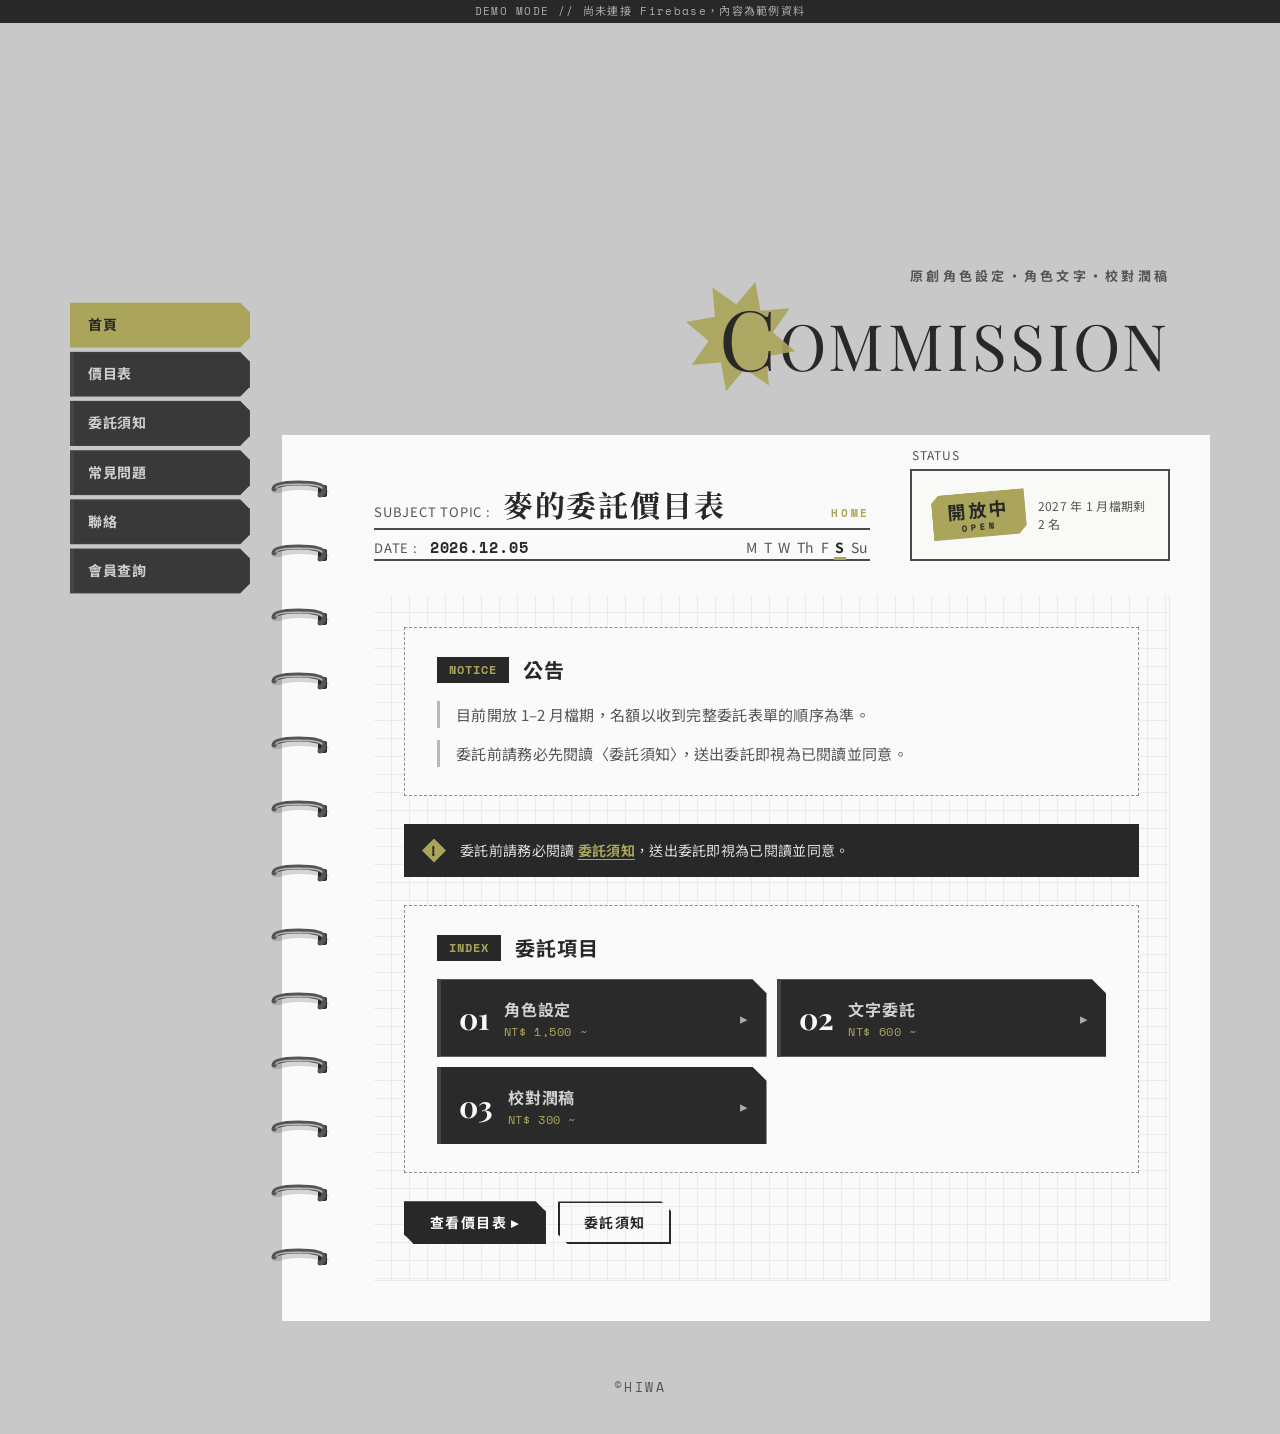
==== index.html @ fa2a22d9 "Add files via upload" ====
<!DOCTYPE html>
<html lang="zh-Hant">
<head>
<meta charset="utf-8">
<meta name="viewport" content="width=device-width, initial-scale=1">
<title>COMMISSION</title>
<link rel="preconnect" href="https://fonts.googleapis.com">
<link rel="preconnect" href="https://fonts.gstatic.com" crossorigin>
<link href="https://fonts.googleapis.com/css2?family=Playfair+Display:wght@400;700&family=Space+Mono:ital,wght@0,400;0,700;1,400&family=Noto+Sans+TC:wght@400;500;700&family=Noto+Serif+TC:wght@700&display=swap" rel="stylesheet">
<link rel="stylesheet" href="css/style.css">
</head>
<body data-page="home">
<header id="site-header"></header>
<div class="layout container">
<nav id="site-nav" class="side"></nav>
<main id="main"></main>
</div>
<footer id="site-footer" class="container"></footer>
<script type="module" src="js/site.js"></script>
</body>
</html>
---- css/style.css ----
/* =========================================================
   TACTICAL × NOTEBOOK — 黑白灰為主，綠色（--accent）為提點色
   ========================================================= */
:root {
  --accent: #AAA55A;
  --bg: #282828;
  --bg-card: #2A2A2A;
  --bg-deep: #282828;
  --line: #444444;
  --checker: #333333;
  --text: #D0D0D0;
  --text-2: #AAAAAA;
  --paper: #FAFAFA;
  --paper-grid: #EBEBE7;
  --paper-card: #FAFAFA;
  --ink: #282828;
  --ink-2: #555552;
  --ink-3: #8A8A86;
  --serif: "Playfair Display", "Noto Serif TC", serif;
  --mono: "Space Mono", "Noto Sans TC", monospace;
  --sans: "Noto Sans TC", "PingFang TC", "Microsoft JhengHei", sans-serif;
  --w: 1220px;
  --cut: 14px;
}
* { box-sizing: border-box; }
html { scroll-behavior: smooth; scroll-padding-top: 24px; }
html, body {
  cursor: url('data:image/svg+xml;utf8,<svg xmlns="http://www.w3.org/2000/svg" width="24" height="24" viewBox="0 0 24 24"><path fill="%23AAA55A" stroke="%23FAFAFA" stroke-width="1.5" d="M12,2L14.5,8.5L21,11L14.5,13.5L12,20L9.5,13.5L3,11L9.5,8.5Z"/></svg>') 12 12, auto;
}
a, button, summary, .card-img {
  cursor: url('data:image/svg+xml;utf8,<svg xmlns="http://www.w3.org/2000/svg" width="24" height="24" viewBox="0 0 24 24"><path fill="%23FAFAFA" stroke="%23AAA55A" stroke-width="1.5" d="M12,2L14.5,8.5L21,11L14.5,13.5L12,20L9.5,13.5L3,11L9.5,8.5Z"/></svg>') 12 12, pointer;
}
body {
  margin: 0; color: var(--text); font: 15px/1.8 var(--sans); letter-spacing: .02em;
  -webkit-font-smoothing: antialiased;
  background: #C8C8C8;
}
a { color: inherit; }
img { max-width: 100%; display: block; }
.mono { font-family: var(--mono); }
.container {
  width: min(var(--w), 100%); margin: 0 auto; padding: 0 40px;
  background: transparent; position: relative;
  box-shadow: none;
}
#main { min-width: 0; opacity: 0; transition: opacity .35s; }
body.ready #main { opacity: 1; }

/* ---------- header ---------- */
.demo-bar { background: #282828; color: var(--text-2); text-align: center; font: 11px/1 var(--mono); padding: 6px; letter-spacing: .12em; }
.marquee {
  background: var(--accent); color: #282828; overflow: hidden; white-space: nowrap;
  font: 700 13px/1 var(--mono); letter-spacing: .12em; text-transform: uppercase;
  padding: 10px 0; position: relative; z-index: 10;
}
.marquee-track { display: inline-block; animation: marquee 36s linear infinite; }
@keyframes marquee { to { transform: translateX(-50%); } }
.topbar {
  width: min(var(--w), 100%); margin: 0 auto; padding: 18px 40px; background: var(--bg);
  display: flex; align-items: center; justify-content: space-between; gap: 16px;
  box-shadow: none; border-bottom: 0; position: relative; z-index: 2;
}
.brand { display: flex; align-items: center; gap: 12px; text-decoration: none; font: 700 18px/1.2 var(--serif); letter-spacing: .08em; color: #FAFAFA; }
.brand img { height: 34px; width: auto; }
.status-chip { display: inline-flex; align-items: center; gap: 8px; font: 700 11px/1 var(--mono); letter-spacing: .2em; color: var(--text-2); border: 1px solid var(--line); padding: 6px 10px; }
.status-chip i { width: 7px; height: 7px; border-radius: 50%; background: #666; }
.status-chip.st-open { color: var(--accent); border-color: var(--accent); }
.status-chip.st-open i { background: var(--accent); animation: blink 1.4s steps(2) infinite; }
.status-chip.st-waitlist i { background: var(--text); }
@keyframes blink { 50% { opacity: .15; } }

/* 分頁標籤（與後台相同樣式） */
.layout { display: grid; grid-template-columns: 180px 1fr; gap: 32px; padding-top: 8px; padding-bottom: 24px; }
.layout > #main { grid-column: 2; }
.side {
  position: fixed; z-index: 50; top: 50%; transform: translateY(-50%); width: 180px;
  left: max(40px, calc(50% - var(--w) / 2 + 40px));
  display: flex; flex-direction: column;
}
.side a {
  display: block; text-decoration: none; text-align: left; padding: 9px 14px; margin-bottom: 4px;
  color: var(--text); font-weight: 700; font-size: 14px; letter-spacing: .04em;
  background: rgba(42, 42, 42, .9); border: 1px solid var(--line); border-left: 4px solid var(--line);
  clip-path: polygon(0 0, calc(100% - 10px) 0, 100% 10px, 100% calc(100% - 10px), calc(100% - 10px) 100%, 0 100%);
  transition: .2s;
}
.side a:hover { color: #FAFAFA; background: var(--bg-card); border-left-color: var(--accent); transform: translateX(4px); }
.side a.on { background: var(--accent); color: #282828; border-color: var(--accent); }

/* ---------- hero ---------- */
.hero {
  height: 340px; margin: 32px 0 0; position: relative; background: var(--line);
  clip-path: polygon(20px 0, calc(100% - 20px) 0, 100% 20px, 100% calc(100% - 20px), calc(100% - 20px) 100%, 20px 100%, 0 calc(100% - 20px), 0 20px);
}
.hero::after {
  content: ""; position: absolute; inset: 1px; background: var(--bg-deep) var(--hero-img, none) center / cover no-repeat;
  clip-path: inherit; filter: grayscale(.35) contrast(1.05);
}
.hero:not(.has-img) { background: #C8C8C8; }
.hero:not(.has-img)::after { background: #C8C8C8; filter: none; }
.hero:not(.has-img) .hero-title { color: #282828; text-shadow: none; }
.hero:not(.has-img) .hero-sub { color: #555; text-shadow: none; }
.hero-in { position: absolute; right: 40px; bottom: 18px; left: 40px; z-index: 2; text-align: right; }
.hero-sub { margin: 0 0 4px; font: 700 13px/1.4 var(--mono); letter-spacing: .25em; color: var(--text-2); text-shadow: 0 2px 8px #282828; }
.hero-title { margin: 0; font: 400 clamp(40px, 7vw, 64px)/1.15 var(--serif); letter-spacing: .05em; text-transform: uppercase; color: var(--text); text-shadow: 4px 4px 15px rgba(40, 40, 40, .9); }
.hero-title .first { position: relative; display: inline-block; font-size: 1.3em; z-index: 1; }
.hero-title .first::before {
  content: "✸"; position: absolute; top: 42%; left: 42%; transform: translate(-50%, -50%) rotate(15deg);
  color: var(--accent); font-size: 1.8em; z-index: -1; opacity: .9; text-shadow: none;
}

/* ---------- 筆記本紙張 ---------- */
.sheet {
  position: relative; margin: 32px 0 0; color: var(--ink);
  background: var(--paper);
  padding: 34px 40px 40px 92px;
}
/* 方格區：四周留白邊 */
.sheet-body {
  background-color: var(--paper);
  background-image:
    linear-gradient(var(--paper-grid) 1px, transparent 1px),
    linear-gradient(90deg, var(--paper-grid) 1px, transparent 1px);
  background-size: 18px 18px;
  background-position: -1px -1px;
  border-right: 1px solid var(--paper-grid); border-bottom: 1px solid var(--paper-grid);
  padding: 32px 30px 36px;
}
/* 線圈 */
.sheet::before {
  content: ""; position: absolute; left: -14px; top: 24px; bottom: 24px; width: 72px;
  background: url('data:image/svg+xml;utf8,<svg xmlns="http://www.w3.org/2000/svg" width="72" height="64" viewBox="0 0 72 64"><rect x="50" y="26" width="9" height="12" rx="2" fill="%23282828"/><path d="M6 30 C6 22 54 22 56 30" fill="none" stroke="%23282828" stroke-opacity=".18" stroke-width="6" transform="translate(2 4)"/><path d="M6 30 C6 22 54 22 56 30 C56 34 54 36 52 36" fill="none" stroke="%23555" stroke-width="5" stroke-linecap="round"/><path d="M8 29 C10 24 50 24 54 29" fill="none" stroke="%23bbb" stroke-width="1.4" stroke-linecap="round"/></svg>') 0 0 / 72px 64px repeat-y;
  pointer-events: none;
}
.sheet-head { display: grid; grid-template-columns: 1fr 260px; gap: 40px; align-items: end; margin-bottom: 34px; }
.sh-lines { display: flex; flex-direction: column; gap: 10px; }
.sh-line { display: flex; align-items: baseline; gap: 12px; border-bottom: 2px solid #4a4a47; padding-bottom: 4px; flex-wrap: wrap; }
.sh-line .lab { font: 400 13px/1 var(--sans); letter-spacing: .06em; color: var(--ink-2); flex: none; }
.sh-line .val { margin: 0; font: 700 clamp(22px, 3vw, 30px)/1.25 var(--serif); letter-spacing: .06em; color: var(--ink); }
.sh-line .val.mono { font: 700 15px/1 var(--mono); }
.sh-line .en { margin-left: auto; font: 700 11px/1 var(--mono); letter-spacing: .25em; color: var(--accent); }
.week { margin-left: auto; font: 400 14px/1 var(--sans); color: var(--ink-2); letter-spacing: .05em; }
.week b { font-weight: 400; padding: 0 1px; }
.week b.on { color: var(--ink); font-weight: 700; border-bottom: 3px solid var(--accent); }
.sticker-box { position: relative; border: 2px solid #4a4a47; height: 92px; display: flex; align-items: center; justify-content: center; gap: 12px; background: rgba(250, 250, 247, .7); }
.sticker-lab { position: absolute; left: 0; top: -22px; font: 400 12px/1 var(--sans); letter-spacing: .08em; color: var(--ink-2); }
.sticker {
  display: flex; flex-direction: column; align-items: center; justify-content: center;
  padding: 6px 16px 5px; transform: rotate(-5deg); line-height: 1.2;
  background: var(--accent); color: #282828; box-shadow: 2px 3px 0 rgba(40, 40, 40, .25);
  clip-path: polygon(8px 0, 100% 0, 100% calc(100% - 8px), calc(100% - 8px) 100%, 0 100%, 0 8px);
}
.sticker b { font: 700 18px/1.25 var(--sans); letter-spacing: .14em; }
.sticker small { font: 700 9px/1.3 var(--mono); letter-spacing: .35em; }
.sticker.st-waitlist { background: var(--ink); color: #FAFAFA; }
.sticker.st-waitlist small { color: var(--accent); }
.sticker.st-closed { background: repeating-linear-gradient(-45deg, #cfcfca 0 6px, #bdbdb8 6px 12px); color: var(--ink-2); }
.sticker-note { font-size: 12px; color: var(--ink-2); max-width: 110px; line-height: 1.5; }

/* ---------- 通用元件 ---------- */
.lead { margin: -14px 0 24px; color: var(--ink-2); font-size: 13.5px; }
.lead.mono { font-size: 12px; letter-spacing: .12em; }
.empty, .error { color: var(--ink-3); padding: 30px 0; }
.btn {
  display: inline-flex; align-items: center; justify-content: center; gap: 6px; text-decoration: none;
  background: var(--ink); color: #FAFAFA; border: 2px solid var(--ink); padding: 11px 24px;
  font: 700 14px/1.2 var(--sans); letter-spacing: .1em; transition: .25s;
  clip-path: polygon(0 0, calc(100% - 10px) 0, 100% 10px, 100% 100%, 10px 100%, 0 calc(100% - 10px));
}
.btn:hover { background: var(--accent); border-color: var(--accent); color: #282828; }
.btn.ghost { background: transparent; color: var(--ink); }
.btn.ghost:hover { background: var(--ink); color: #FAFAFA; border-color: var(--ink); }
.btn.sm { padding: 6px 14px; font-size: 12.5px; }

.t-block { background: var(--paper-card); border: 1px dashed #8f8f8a; padding: 28px 32px; margin-bottom: 28px; }
.t-head { display: flex; align-items: center; gap: 14px; margin-bottom: 18px; flex-wrap: wrap; }
.badge { background: var(--ink); color: var(--accent); font: 700 12px/1 var(--mono); letter-spacing: .08em; padding: 7px 12px; }
.t-title { margin: 0; font: 700 20px/1.35 var(--sans); letter-spacing: .06em; color: var(--ink); }
.prose p { margin: 0 0 .8em; }
.prose > :last-child { margin-bottom: 0; }
.prose ul { margin: 0 0 .9em; padding: 0; list-style: none; }
.prose li { position: relative; padding-left: 22px; margin: .3em 0; }
.prose li::before { content: "◆"; position: absolute; left: 0; top: .1em; color: var(--accent); font-size: .75em; }
.prose strong { font-weight: 700; color: var(--ink); background: linear-gradient(transparent 62%, color-mix(in srgb, var(--accent) 35%, transparent) 62%); }
.prose.lined > p, .prose.lined > ul { border-left: 3px solid #b9b9b4; padding-left: 16px; color: var(--ink-2); }
.must-read { display: flex; align-items: center; gap: 14px; margin: 28px 0; padding: 14px 18px; background: var(--ink); color: #ddd; }
.must-read p { margin: 0; font-size: 14px; }
.must-read a { color: var(--accent); font-weight: 700; text-underline-offset: 3px; }
.mr-mark { flex: none; width: 24px; height: 24px; background: var(--accent); color: #282828; display: grid; place-items: center; font: 700 14px/1 var(--mono); clip-path: polygon(50% 0, 100% 50%, 50% 100%, 0 50%); }

/* ---------- 首頁 ---------- */
.cat-index { display: grid; grid-template-columns: repeat(auto-fill, minmax(240px, 1fr)); gap: 10px; }
.cat-chip {
  display: grid; grid-template-columns: auto 1fr auto; grid-template-rows: auto auto; column-gap: 14px; align-items: center;
  text-decoration: none; background: var(--bg-card); color: var(--text); padding: 16px 18px; border-left: 4px solid var(--line); transition: .25s;
  clip-path: polygon(0 0, calc(100% - var(--cut)) 0, 100% var(--cut), 100% 100%, 0 100%);
}
.cat-chip:hover { border-left-color: var(--accent); transform: translateX(4px); }
.cat-no { grid-row: span 2; font: 700 30px/1 var(--serif); color: #FAFAFA; }
.cat-name { font-weight: 700; font-size: 16px; letter-spacing: .06em; }
.cat-from { grid-column: 2; font: 400 12px/1.4 var(--mono); color: var(--accent); letter-spacing: .05em; }
.cat-arrow { grid-row: 1 / 3; grid-column: 3; color: var(--text-2); }
.hero-actions { display: flex; gap: 12px; flex-wrap: wrap; }

/* ---------- 價目表 ---------- */
.tabs { display: flex; gap: 6px; flex-wrap: wrap; margin-bottom: 8px; }
.tabs a { text-decoration: none; background: var(--paper-card); border: 1px solid #8f8f8a; padding: 5px 14px; font-size: 13px; color: var(--ink); transition: .2s; }
.tabs a small { font: 700 10px/1 var(--mono); color: var(--accent); margin-right: 6px; }
.tabs a:hover { background: var(--ink); color: #FAFAFA; border-color: var(--ink); }
.cat { padding-top: 32px; }
.cat-desc { margin: -8px 0 18px; color: var(--ink-2); font-size: 14px; }
.cards { display: grid; grid-template-columns: repeat(auto-fill, minmax(250px, 1fr)); gap: 14px; }
.card { background: var(--bg-card); color: var(--text); display: flex; flex-direction: column; border: 2px solid var(--line); transition: .3s; position: relative; }
.card:hover { border-color: var(--accent); transform: translateY(-4px); box-shadow: 0 10px 30px rgba(40, 40, 40, .5); z-index: 2; }
.card-img { all: unset; display: block; height: 210px; overflow: hidden; background: var(--bg-deep); border-bottom: 1px solid var(--line); }
.card-img img { width: 100%; height: 100%; object-fit: cover; object-position: center top; filter: grayscale(100%) contrast(1.2); transition: .45s; }
.card:hover .card-img img { filter: none; transform: scale(1.03); }
.card-img.noimg { display: grid; place-items: center; font: 700 11px/1 var(--mono); letter-spacing: .3em; color: #9A9A9A; background: #C8C8C8; }
.card-index { display: flex; justify-content: space-between; align-items: center; gap: 10px; background: #E6E6E2; color: #282828; padding: 14px 20px; border-bottom: 2px solid var(--line); }
.card-index .idx { font: 700 34px/1 var(--serif); }
.card-index .type { font: 700 11px/1.2 var(--mono); letter-spacing: .1em; background: var(--bg); color: var(--accent); padding: 5px 10px; border: 1px solid var(--accent); max-width: 60%; overflow: hidden; text-overflow: ellipsis; white-space: nowrap; }
.card-body { padding: 22px 22px 22px; flex: 1; display: flex; flex-direction: column; }
.card h3 { margin: 0; font: 700 18px/1.4 var(--sans); letter-spacing: .06em; color: #FAFAFA; }
.spec { margin: 2px 0 0; font-size: 12.5px; color: var(--text-2); }
.card-desc { margin-top: 12px; font-size: 13.5px; color: var(--text-2); }
.card-desc p { margin: 0 0 .4em; }
.card-desc ul { list-style: none; margin: 0; padding: 0; }
.card-desc li { position: relative; padding-left: 18px; }
.card-desc li::before { content: "◆"; position: absolute; left: 0; color: var(--accent); font-size: .7em; top: .35em; }
.price { margin-top: auto; padding-top: 16px; border-top: 1px dashed var(--line); display: flex; align-items: baseline; flex-wrap: wrap; gap: 4px; margin-top: 18px; }
.price .cur { font: 700 11px/1 var(--mono); color: var(--accent); margin-right: 4px; letter-spacing: .08em; }
.price .num { font: 700 28px/1 var(--serif); color: #FAFAFA; }
.price .dash { color: var(--text-2); padding: 0 3px; }
.price .suf { font: 400 12px/1 var(--mono); color: var(--accent); margin-left: 6px; }
.price-ask { font: 700 20px/1 var(--serif); color: #FAFAFA; }
.price-com { margin: 8px 0 0; font: 400 12px/1.4 var(--mono); color: var(--text-2); }
.price-com span { color: var(--accent); font-weight: 700; margin-right: 4px; }
.cat-notes { margin-top: 14px; font-size: 13.5px; color: var(--ink-2); border-left: 3px solid #b9b9b4; padding-left: 14px; }
.addons { list-style: none; margin: 0; padding: 6px 28px; background: var(--paper-card); border: 1px dashed #8f8f8a; }
.addons li { display: flex; align-items: baseline; gap: 12px; padding: 13px 0; border-bottom: 1px solid #e2e2dd; }
.addons li:last-child { border: 0; }
.ad-name { font-weight: 700; }
.ad-name small { display: block; font-weight: 400; font-size: 12.5px; color: var(--ink-3); }
.leader { flex: 1; min-width: 20px; border-bottom: 2px dotted #a9a9a4; transform: translateY(-5px); }
.ad-price { font: 700 14px/1 var(--mono); color: var(--ink); background: color-mix(in srgb, var(--accent) 25%, transparent); padding: 4px 8px; white-space: nowrap; }
.cat + .t-block { margin-top: 32px; }

/* ---------- 委託須知 ---------- */
.toc { display: flex; flex-wrap: wrap; gap: 6px; margin-bottom: 32px; }
.toc a { text-decoration: none; background: var(--paper-card); border: 1px solid #8f8f8a; padding: 4px 12px; font-size: 13px; transition: .2s; }
.toc a small { font: 700 10px/1 var(--mono); color: var(--accent); margin-right: 6px; }
.toc a:hover { background: var(--ink); color: #FAFAFA; }
.steps { list-style: none; margin: 0; padding: 0; display: flex; flex-wrap: wrap; }
.steps li { flex: 1 1 118px; }
.steps li { position: relative; padding: 14px 18px 14px 0; display: flex; flex-direction: column; gap: 6px; }
.steps li::after { content: "▸"; position: absolute; right: 4px; top: 18px; color: var(--accent); }
.steps li:last-child::after { display: none; }
.step-no { font: 700 12px/1 var(--mono); color: var(--accent); background: var(--ink); padding: 5px 8px; align-self: flex-start; letter-spacing: .1em; }
.steps b { font-weight: 700; font-size: 15px; }
.steps p { margin: 0; font-size: 13px; color: var(--ink-2); line-height: 1.65; }
.pay { list-style: none; margin: 0 0 16px; padding: 0; display: grid; grid-template-columns: repeat(auto-fill, minmax(200px, 1fr)); gap: 8px; }
.pay li { background: var(--bg-card); color: var(--text); padding: 12px 16px; border-left: 4px solid var(--accent); }
.pay b { display: block; color: #FAFAFA; }
.pay span { font-size: 12.5px; color: var(--text-2); }

/* ---------- FAQ ---------- */
.faq { display: flex; flex-direction: column; gap: 8px; }
.faq details { background: var(--paper-card); border: 1px dashed #8f8f8a; }
.faq details[open] { border-style: solid; border-color: var(--ink); }
.faq summary { list-style: none; display: flex; align-items: baseline; gap: 14px; padding: 16px 48px 16px 18px; position: relative; font-weight: 700; }
.faq summary::-webkit-details-marker { display: none; }
.faq summary::after { content: "+"; position: absolute; right: 18px; top: 12px; font: 400 22px/1.2 var(--mono); color: var(--accent); transition: transform .2s; }
.faq details[open] summary::after { transform: rotate(45deg); }
.q { flex: none; font: 700 12px/1 var(--mono); background: var(--ink); color: var(--accent); padding: 5px 8px; }
.faq .a { padding: 0 22px 20px 78px; color: var(--ink-2); }

/* ---------- 關於 ---------- */
.profile { display: grid; grid-template-columns: 150px 1fr; gap: 32px; align-items: start; margin-bottom: 32px; }
.avatar { width: 150px; height: 150px; object-fit: cover; border: 2px solid var(--ink); filter: grayscale(1); transition: .4s;
  clip-path: polygon(var(--cut) 0, 100% 0, 100% calc(100% - var(--cut)), calc(100% - var(--cut)) 100%, 0 100%, 0 var(--cut)); }
.avatar:hover { filter: none; }
.avatar.ph { background: #C8C8C8; border-color: #C8C8C8; }
.pf-name { margin: 4px 0 10px; font: 700 30px/1.2 var(--serif); letter-spacing: .06em; }
.links { display: flex; flex-wrap: wrap; gap: 8px; margin-top: 16px; }
.email { margin: 0 0 16px; font: 700 22px/1.4 var(--serif); word-break: break-all; }
.email a { text-decoration: none; border-bottom: 3px solid var(--accent); }
.email a:hover { color: var(--accent); }
.acc { border-collapse: collapse; margin-top: 16px; min-width: min(420px, 100%); }
.acc th, .acc td { border: 1px solid var(--ink); padding: 9px 16px; text-align: left; font-size: 14px; }
.acc th { width: 120px; background: var(--ink); color: var(--accent); font: 700 12px/1.4 var(--mono); letter-spacing: .08em; }
.acc td { background: #FAFAFA; font-family: var(--mono); }

/* ---------- footer ---------- */
#site-footer { border-top: 0; }
.foot { padding: 36px 0 40px; text-align: center; font: 400 13px/1 var(--mono); letter-spacing: .2em; color: #555; }

/* ---------- lightbox ---------- */
.lightbox { position: fixed; inset: 0; z-index: 200; background: rgba(40, 40, 40, .94); display: grid; place-items: center; animation: fade .2s; }
@keyframes fade { from { opacity: 0; } }
.lightbox figure { margin: 0; display: flex; flex-direction: column; align-items: center; }
.lightbox img { max-width: 92vw; max-height: 84vh; object-fit: contain; border: 2px solid var(--line); }
.lightbox figcaption { color: var(--accent); font: 700 12px/1 var(--mono); margin-top: 12px; letter-spacing: .2em; }
.lightbox button { position: absolute; background: none; border: 0; color: #FAFAFA; font-size: 44px; padding: 10px 18px; opacity: .7; line-height: 1; }
.lightbox button:hover { opacity: 1; color: var(--accent); }
.lb-close { top: 10px; right: 12px; }
.lb-prev { left: 8px; top: 50%; transform: translateY(-50%); }
.lb-next { right: 8px; top: 50%; transform: translateY(-50%); }

/* ---------- RWD ---------- */
@media (max-width: 900px) {
  .layout { grid-template-columns: 1fr; gap: 0; }
  .layout > #main { grid-column: 1; }
  .side { position: sticky; top: 0; left: auto; transform: none; width: auto; z-index: 20; flex-direction: row; overflow-x: auto; scrollbar-width: none; margin: 0 -40px; padding: 10px 40px; background: #C8C8C8; }
  .side a:first-child { margin-left: auto; }
  .side a:last-child { margin-right: auto; }
  .side a { flex: none; margin: 0 4px 0 0; padding: 6px 12px; font-size: 13px; }
  .side a:hover { transform: none; }
}
@media (max-width: 760px) {
  .container, .topbar { padding-left: 16px; padding-right: 16px; }
  .side { margin: 0 -16px; padding: 10px 16px; }
  .hero { height: 220px; margin-top: 18px; }
  .hero-in { right: 20px; left: 20px; }
  .sheet { padding: 26px 16px 22px 50px; margin-top: 18px; }
  .sheet-body { padding: 22px 14px 26px; background-size: 16px 16px; }
  .sheet::before { left: -24px; transform: scale(.8); transform-origin: left top; }
  .sheet-head { grid-template-columns: 1fr; gap: 34px; }
  .sh-line .en, .week { margin-left: 0; }
  .t-block { padding: 22px 18px; }
  .profile { grid-template-columns: 1fr; gap: 18px; }
  .faq .a { padding-left: 22px; }
  .cards { grid-template-columns: 1fr; }
  .addons { padding: 4px 16px; }
}

/* ---------- 會員查詢 ---------- */
.mem-text { margin: 0 0 18px; color: var(--ink-2); }
.mem-text strong { color: var(--ink); }
.demo-login { display: flex; flex-wrap: wrap; align-items: center; gap: 10px; margin: 0 0 16px; font: 400 12px/1.4 var(--mono); color: var(--ink-3); }
.demo-login input { font: 400 13px/1 var(--mono); padding: 8px 10px; border: 1px solid #8f8f8a; background: #FAFAFA; min-width: 240px; }
.mem-bar { display: flex; justify-content: space-between; align-items: center; gap: 12px; flex-wrap: wrap; background: var(--ink); color: var(--text); padding: 10px 10px 10px 16px; margin-bottom: 24px; }
.mem-id { font: 400 12.5px/1.4 var(--mono); word-break: break-all; }
.mem-id b { color: var(--accent); margin-right: 6px; }
.mem-bar .btn.ghost { color: var(--text); border-color: var(--line); }
.mem-bar .btn.ghost:hover { background: var(--accent); border-color: var(--accent); color: #282828; }
.mem-hello { font-size: 16px; margin: 0 0 14px; }
.mem-hello b { font-size: 20px; }
.mem-stats { display: grid; grid-template-columns: 1.4fr 1fr 1fr; gap: 10px; margin-bottom: 28px; }
.stat { background: var(--bg-card); color: var(--text); padding: 18px 20px; border-left: 4px solid var(--line); display: flex; flex-wrap: wrap; align-items: baseline; gap: 6px;
  clip-path: polygon(0 0, calc(100% - var(--cut)) 0, 100% var(--cut), 100% 100%, 0 100%); }
.stat small { flex-basis: 100%; font: 700 10.5px/1.4 var(--mono); letter-spacing: .14em; color: var(--text-2); }
.stat b { font: 700 30px/1.1 var(--serif); color: #FAFAFA; }
.stat b i { font: 700 12px/1 var(--mono); font-style: normal; color: var(--accent); margin-right: 6px; }
.stat.main { border-left-color: var(--accent); background: var(--bg); }
.stat.main b { font-size: 46px; color: var(--accent); }
.stat.main span { font: 700 13px/1 var(--mono); color: var(--accent); letter-spacing: .1em; }
.rec-table { width: 100%; border-collapse: collapse; font-size: 14px; background: #FAFAFA; }
.rec-table th { background: var(--ink); color: var(--accent); font: 700 11px/1.4 var(--mono); letter-spacing: .1em; text-align: left; padding: 9px 12px; white-space: nowrap; }
.rec-table td { padding: 11px 12px; border-bottom: 1px solid #e2e2dd; vertical-align: top; }
.rec-table .r { text-align: right; white-space: nowrap; }
.rec-table td.mono { font-family: var(--mono); font-size: 13px; white-space: nowrap; }
.rec-table .memo { color: var(--ink-2); font-size: 13px; min-width: 140px; }
.rec-table .pt.plus { color: var(--ink); font-weight: 700; }
.rec-table .pt.plus::after { content: ""; display: inline-block; width: 6px; height: 6px; background: var(--accent); margin-left: 6px; vertical-align: middle; }
.rec-table .pt.minus { color: var(--ink-3); }
.rec-table tr.cancel td { color: var(--ink-3); }
.rec-table tr.cancel td b { text-decoration: line-through; }
.st { display: inline-block; font-size: 12px; padding: 2px 8px; white-space: nowrap; border: 1px solid var(--ink); }
.st-done { background: var(--ink); color: #FAFAFA; }
.st-active { background: var(--accent); border-color: var(--accent); color: #282828; }
.st-pending { background: #FAFAFA; }
.st-adjust { background: #FAFAFA; border-style: dashed; }
.st-cancel { background: #C8C8C8; border-color: #C8C8C8; color: #555; }
@media (max-width: 760px) {
  .mem-stats { grid-template-columns: 1fr 1fr; }
  .stat.main { grid-column: span 2; }
  .rec-table thead { display: none; }
  .rec-table, .rec-table tbody, .rec-table tr, .rec-table td { display: block; width: 100%; }
  .rec-table tr { border: 1px solid #cfcfca; margin-bottom: 10px; padding: 6px 0; background: #FAFAFA; }
  .rec-table td { border: 0; padding: 4px 14px; display: flex; justify-content: space-between; gap: 12px; text-align: right; }
  .rec-table td::before { content: attr(data-l); font: 700 11px/1.8 var(--mono); color: var(--ink-3); text-align: left; flex: none; }
  .rec-table .memo { min-width: 0; }
  .rec-table td:empty { display: none; }
  .rec-table .pt.plus::after { display: none; }
}
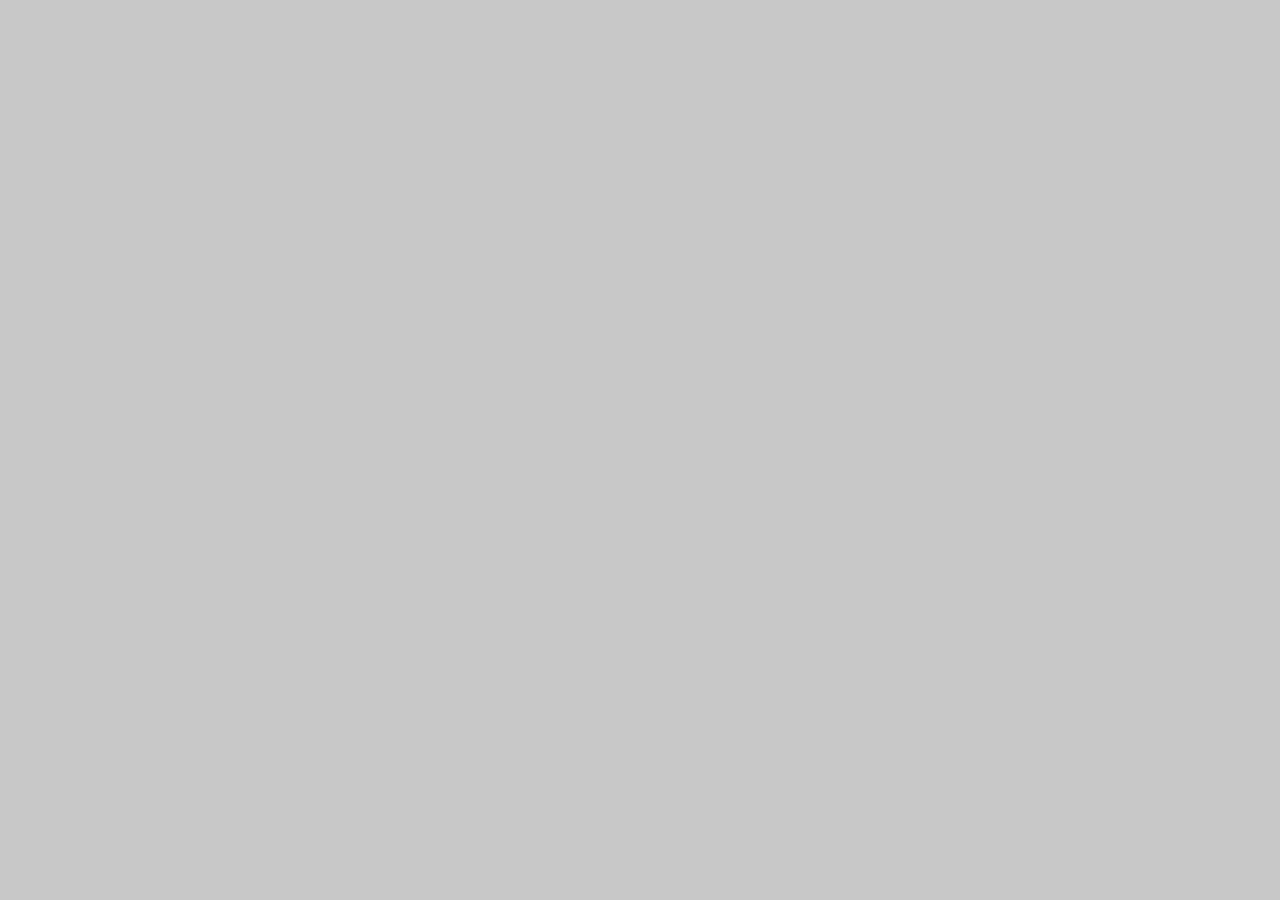
==== commit 11a9bec6: "Add files via upload" ====
--- a/index.html
+++ b/index.html
@@ -7,7 +7,7 @@
 <link rel="preconnect" href="https://fonts.googleapis.com">
 <link rel="preconnect" href="https://fonts.gstatic.com" crossorigin>
 <link href="https://fonts.googleapis.com/css2?family=Playfair+Display:wght@400;700&family=Space+Mono:ital,wght@0,400;0,700;1,400&family=Noto+Sans+TC:wght@400;500;700&family=Noto+Serif+TC:wght@700&display=swap" rel="stylesheet">
-<link rel="stylesheet" href="css/style.css">
+<link rel="stylesheet" href="css/style.css?v=20261124b">
 </head>
 <body data-page="home">
 <header id="site-header"></header>
@@ -16,6 +16,6 @@
 <main id="main"></main>
 </div>
 <footer id="site-footer" class="container"></footer>
-<script type="module" src="js/site.js"></script>
+<script type="module" src="js/site.js?v=20261124b"></script>
 </body>
 </html>
